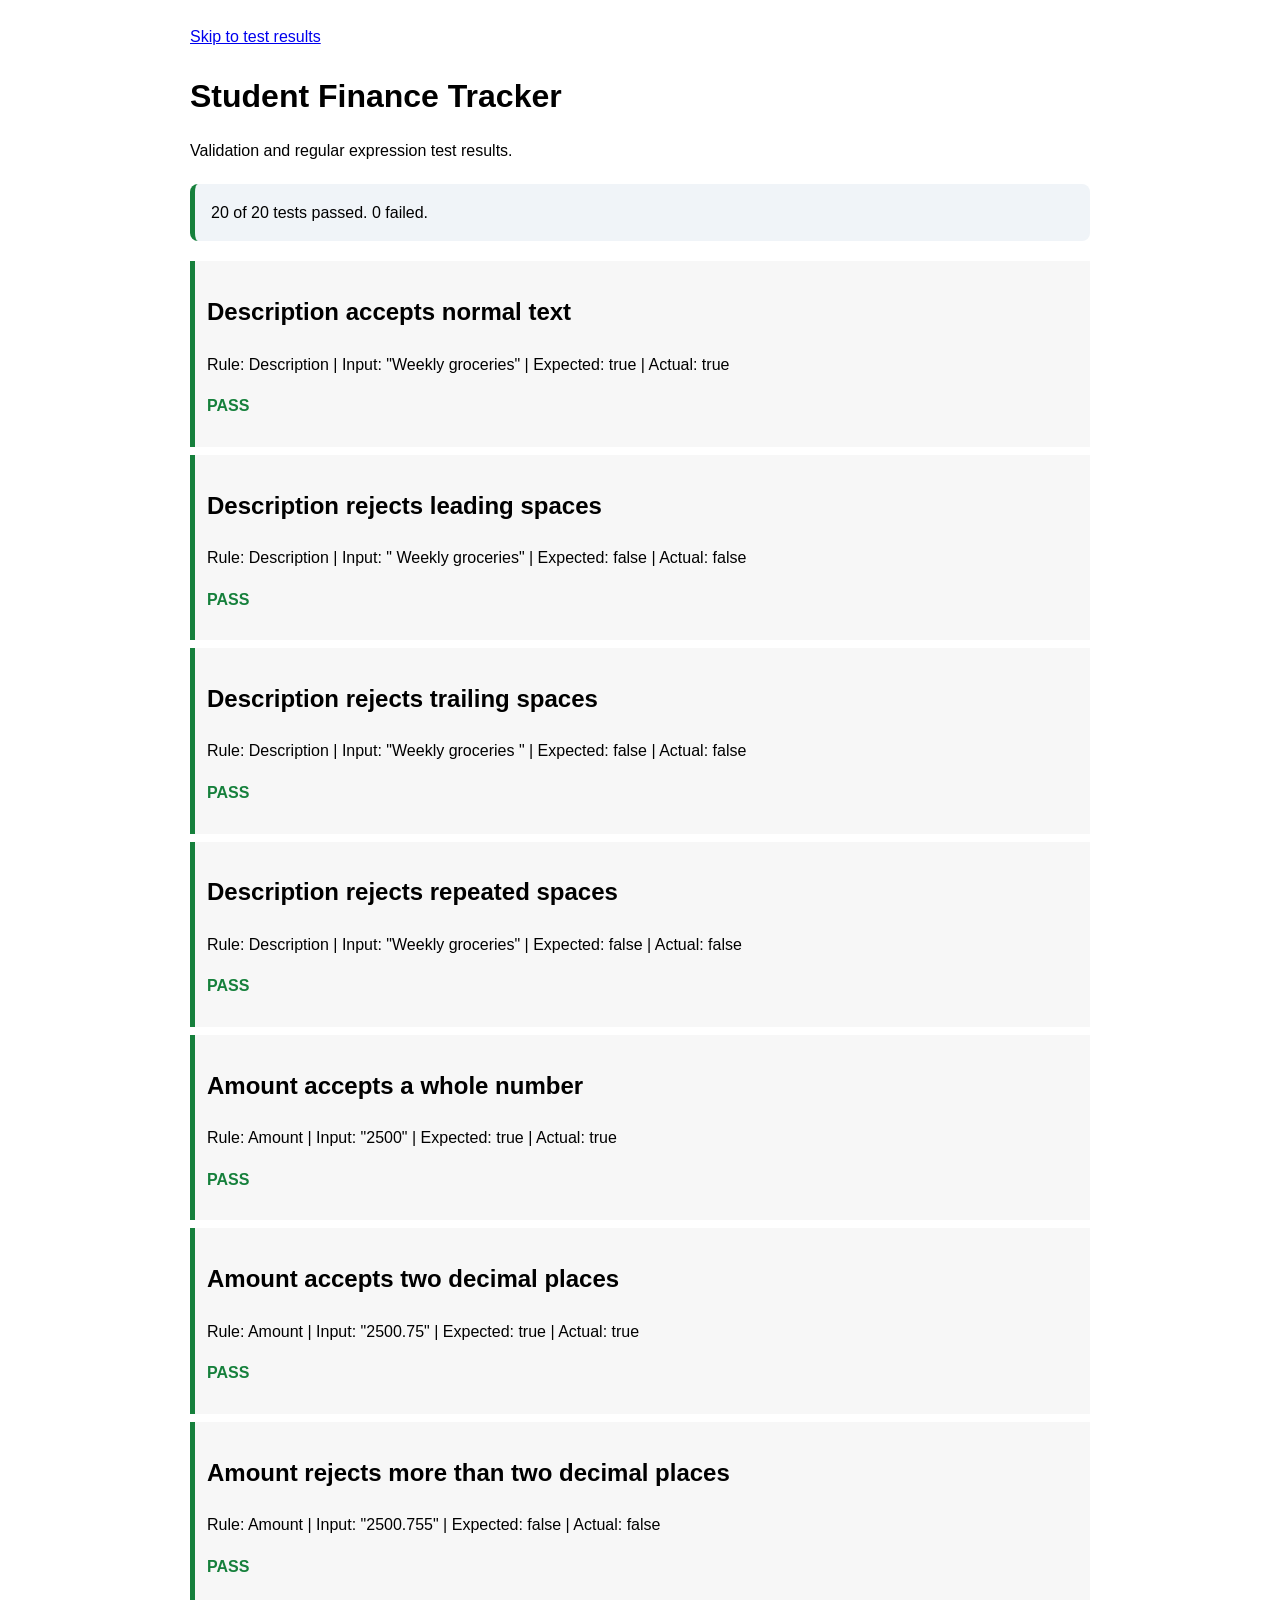
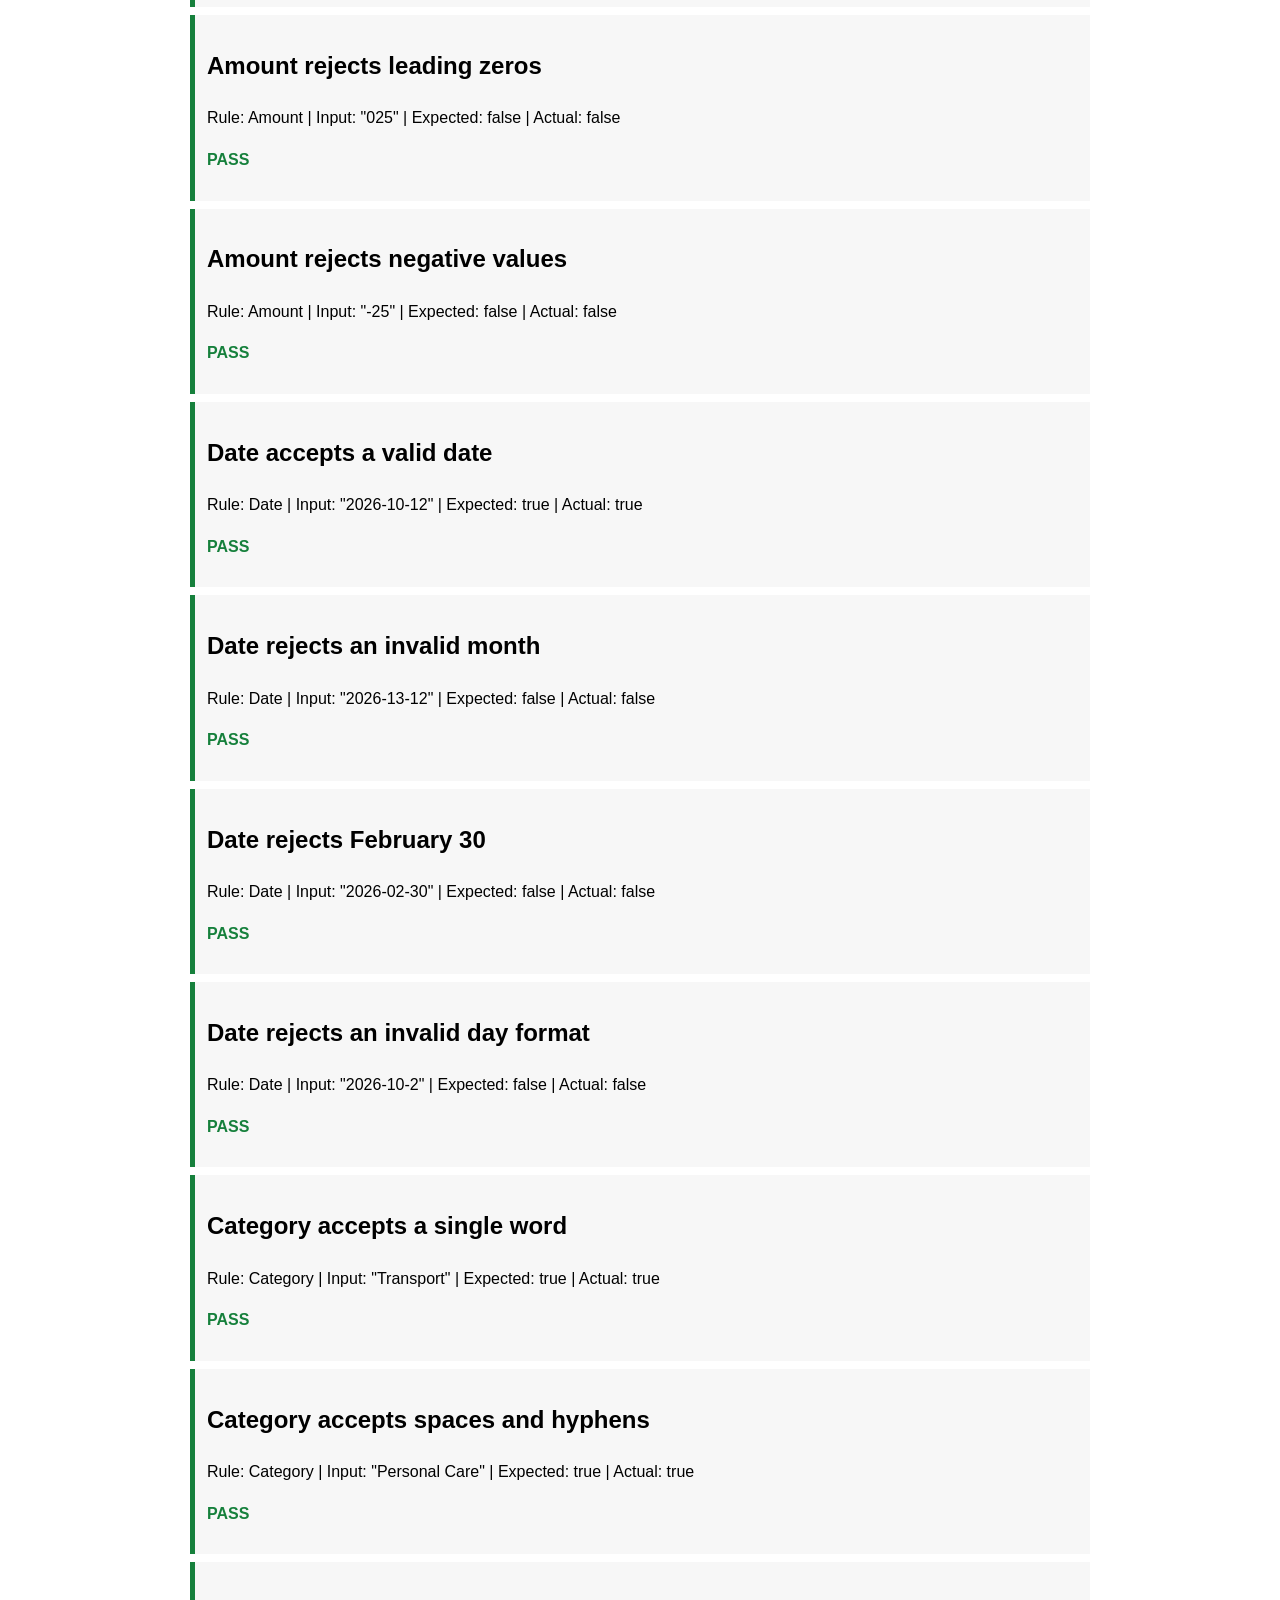
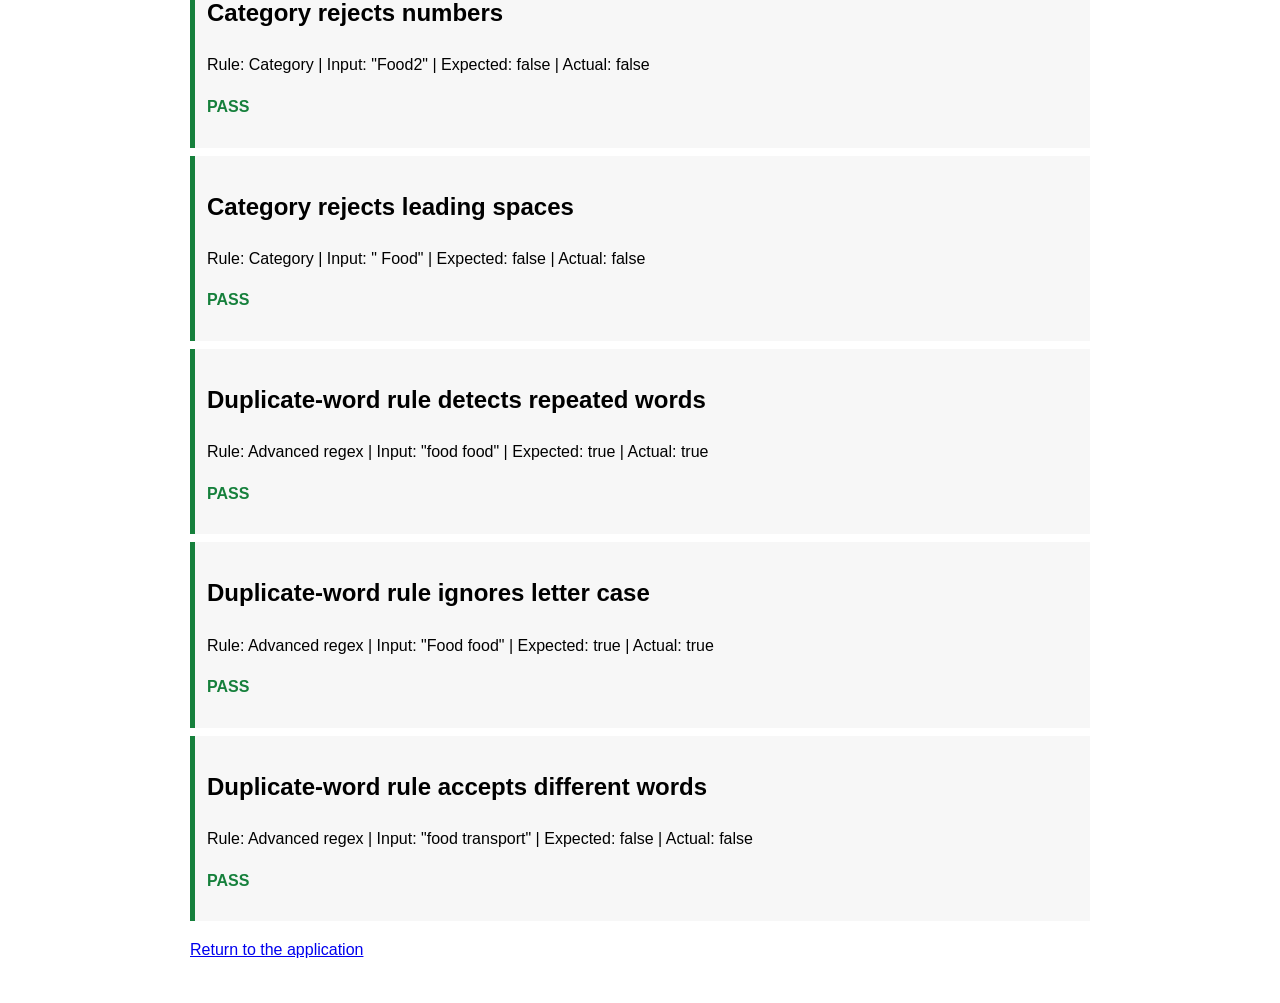
==== tests.html @ ef96c696 "Complete final project updates and contact details" ====
<!DOCTYPE html>
<html lang="en">
<head>
    <meta charset="UTF-8">
    <meta name="viewport" content="width=device-width, initial-scale=1.0">
    <title>Finance Tracker - Validation Tests</title>
    <style>
        body {
            font-family: Arial, sans-serif;
            max-width: 900px;
            margin: 0 auto;
            padding: 24px;
            line-height: 1.6;
        }

        h1 {
            margin-bottom: 8px;
        }

        .summary {
            padding: 16px;
            border-radius: 8px;
            background: #f0f4f8;
            margin: 20px 0;
        }

        .test {
            padding: 12px;
            margin-bottom: 8px;
            border-left: 5px solid #777;
            background: #f7f7f7;
        }

        .pass {
            border-color: #16803c;
        }

        .fail {
            border-color: #c62828;
        }

        .status {
            font-weight: bold;
        }

        .pass .status {
            color: #16803c;
        }

        .fail .status {
            color: #c62828;
        }

        a:focus-visible {
            outline: 3px solid #1457c5;
            outline-offset: 3px;
        }
    </style>
</head>
<body>
    <a href="#main">Skip to test results</a>

    <main id="main">
        <h1>Student Finance Tracker</h1>
        <p>Validation and regular expression test results.</p>

        <div id="summary" class="summary" role="status" aria-live="polite">
            Running tests...
        </div>

        <div id="results" aria-label="Individual test results"></div>

        <p><a href="index.html">Return to the application</a></p>
    </main>

    <script type="module">
        import {
            validateDescription,
            validateAmount,
            validateDate,
            validateCategory,
            hasDuplicateWords
        } from "./scripts/validators.js";

        const tests = [
            {
                name: "Description accepts normal text",
                rule: "Description",
                input: "Weekly groceries",
                expected: true,
                run: validateDescription
            },
            {
                name: "Description rejects leading spaces",
                rule: "Description",
                input: " Weekly groceries",
                expected: false,
                run: validateDescription
            },
            {
                name: "Description rejects trailing spaces",
                rule: "Description",
                input: "Weekly groceries ",
                expected: false,
                run: validateDescription
            },
            {
                name: "Description rejects repeated spaces",
                rule: "Description",
                input: "Weekly  groceries",
                expected: false,
                run: validateDescription
            },
            {
                name: "Amount accepts a whole number",
                rule: "Amount",
                input: "2500",
                expected: true,
                run: validateAmount
            },
            {
                name: "Amount accepts two decimal places",
                rule: "Amount",
                input: "2500.75",
                expected: true,
                run: validateAmount
            },
            {
                name: "Amount rejects more than two decimal places",
                rule: "Amount",
                input: "2500.755",
                expected: false,
                run: validateAmount
            },
            {
                name: "Amount rejects leading zeros",
                rule: "Amount",
                input: "025",
                expected: false,
                run: validateAmount
            },
            {
                name: "Amount rejects negative values",
                rule: "Amount",
                input: "-25",
                expected: false,
                run: validateAmount
            },
            {
                name: "Date accepts a valid date",
                rule: "Date",
                input: "2026-10-12",
                expected: true,
                run: validateDate
            },
            {
                name: "Date rejects an invalid month",
                rule: "Date",
                input: "2026-13-12",
                expected: false,
                run: validateDate
            },
            {
                name: "Date rejects February 30",
                rule: "Date",
                input: "2026-02-30",
                expected: false,
                run: validateDate
            },
            {
                name: "Date rejects an invalid day format",
                rule: "Date",
                input: "2026-10-2",
                expected: false,
                run: validateDate
            },
            {
                name: "Category accepts a single word",
                rule: "Category",
                input: "Transport",
                expected: true,
                run: validateCategory
            },
            {
                name: "Category accepts spaces and hyphens",
                rule: "Category",
                input: "Personal Care",
                expected: true,
                run: validateCategory
            },
            {
                name: "Category rejects numbers",
                rule: "Category",
                input: "Food2",
                expected: false,
                run: validateCategory
            },
            {
                name: "Category rejects leading spaces",
                rule: "Category",
                input: " Food",
                expected: false,
                run: validateCategory
            },
            {
                name: "Duplicate-word rule detects repeated words",
                rule: "Advanced regex",
                input: "food food",
                expected: true,
                run: hasDuplicateWords
            },
            {
                name: "Duplicate-word rule ignores letter case",
                rule: "Advanced regex",
                input: "Food food",
                expected: true,
                run: hasDuplicateWords
            },
            {
                name: "Duplicate-word rule accepts different words",
                rule: "Advanced regex",
                input: "food transport",
                expected: false,
                run: hasDuplicateWords
            }
        ];

        const resultsContainer = document.querySelector("#results");
        const summary = document.querySelector("#summary");
        let passed = 0;

        tests.forEach((test) => {
            let actual;
            let error = null;

            try {
                actual = test.run(test.input);
            } catch (testError) {
                error = testError.message;
            }

            const success = !error && actual === test.expected;

            if (success) {
                passed++;
            }

            const item = document.createElement("section");
            item.className = `test ${success ? "pass" : "fail"}`;

            const heading = document.createElement("h2");
            heading.textContent = test.name;

            const details = document.createElement("p");
            details.textContent =
                `Rule: ${test.rule} | Input: "${test.input}" | ` +
                `Expected: ${test.expected} | Actual: ${error || actual}`;

            const status = document.createElement("p");
            status.className = "status";
            status.textContent = success ? "PASS" : "FAIL";

            item.append(heading, details, status);
            resultsContainer.append(item);
        });

        summary.textContent =
            `${passed} of ${tests.length} tests passed. ` +
            `${tests.length - passed} failed.`;

        summary.style.borderLeft = passed === tests.length
            ? "5px solid #16803c"
            : "5px solid #c62828";
    </script>
</body>
</html>
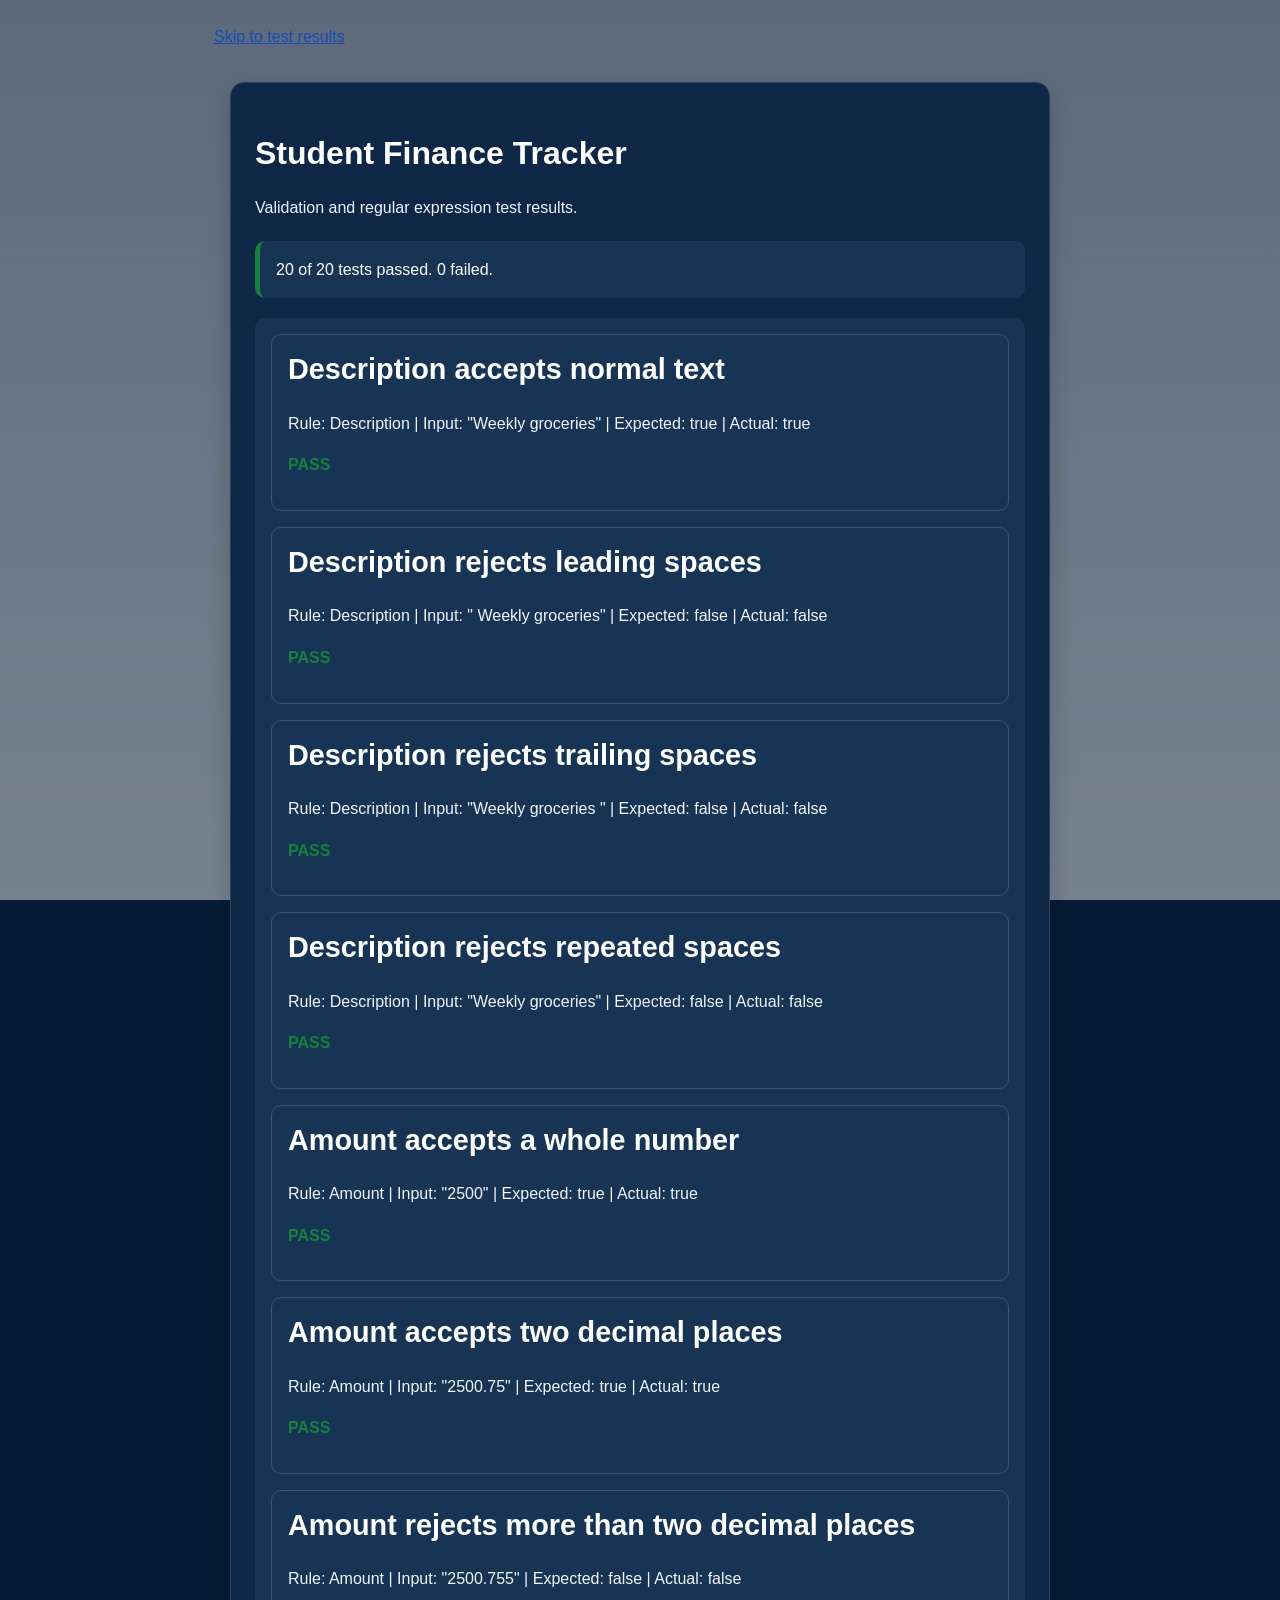
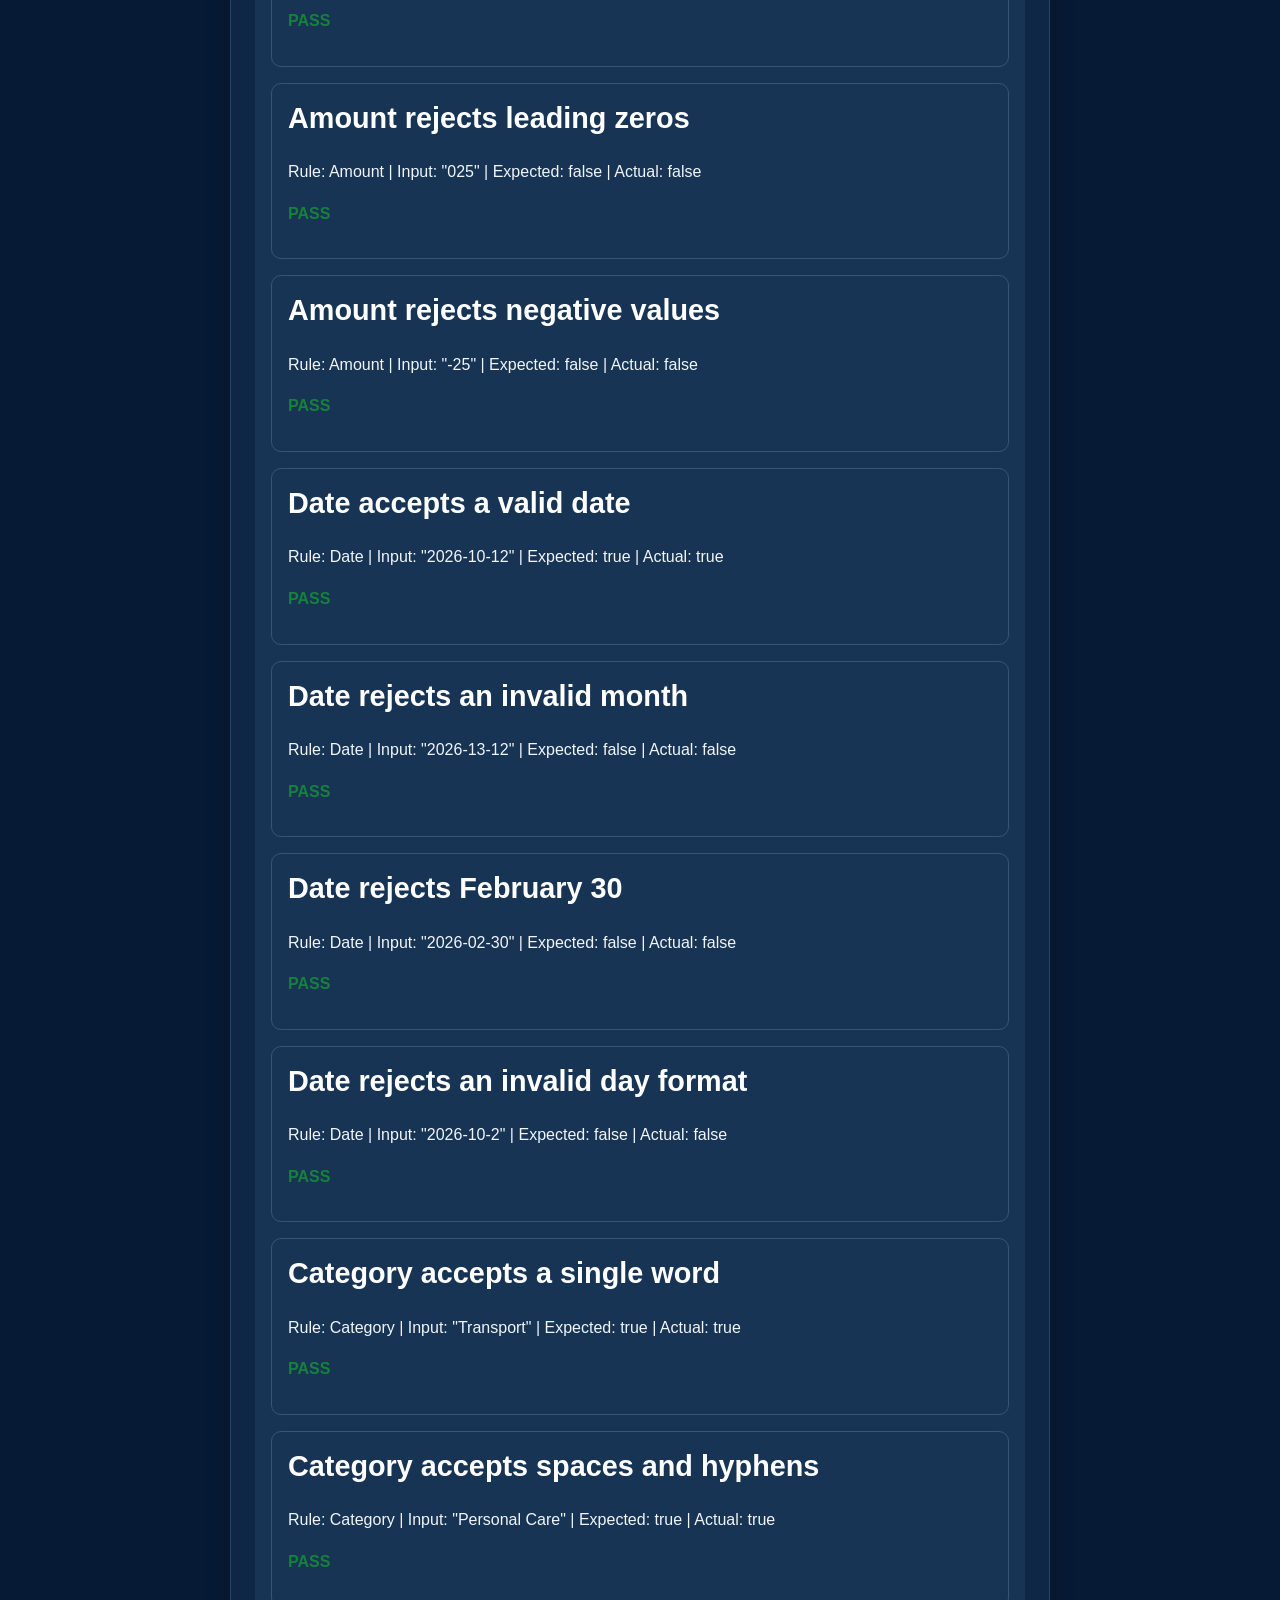
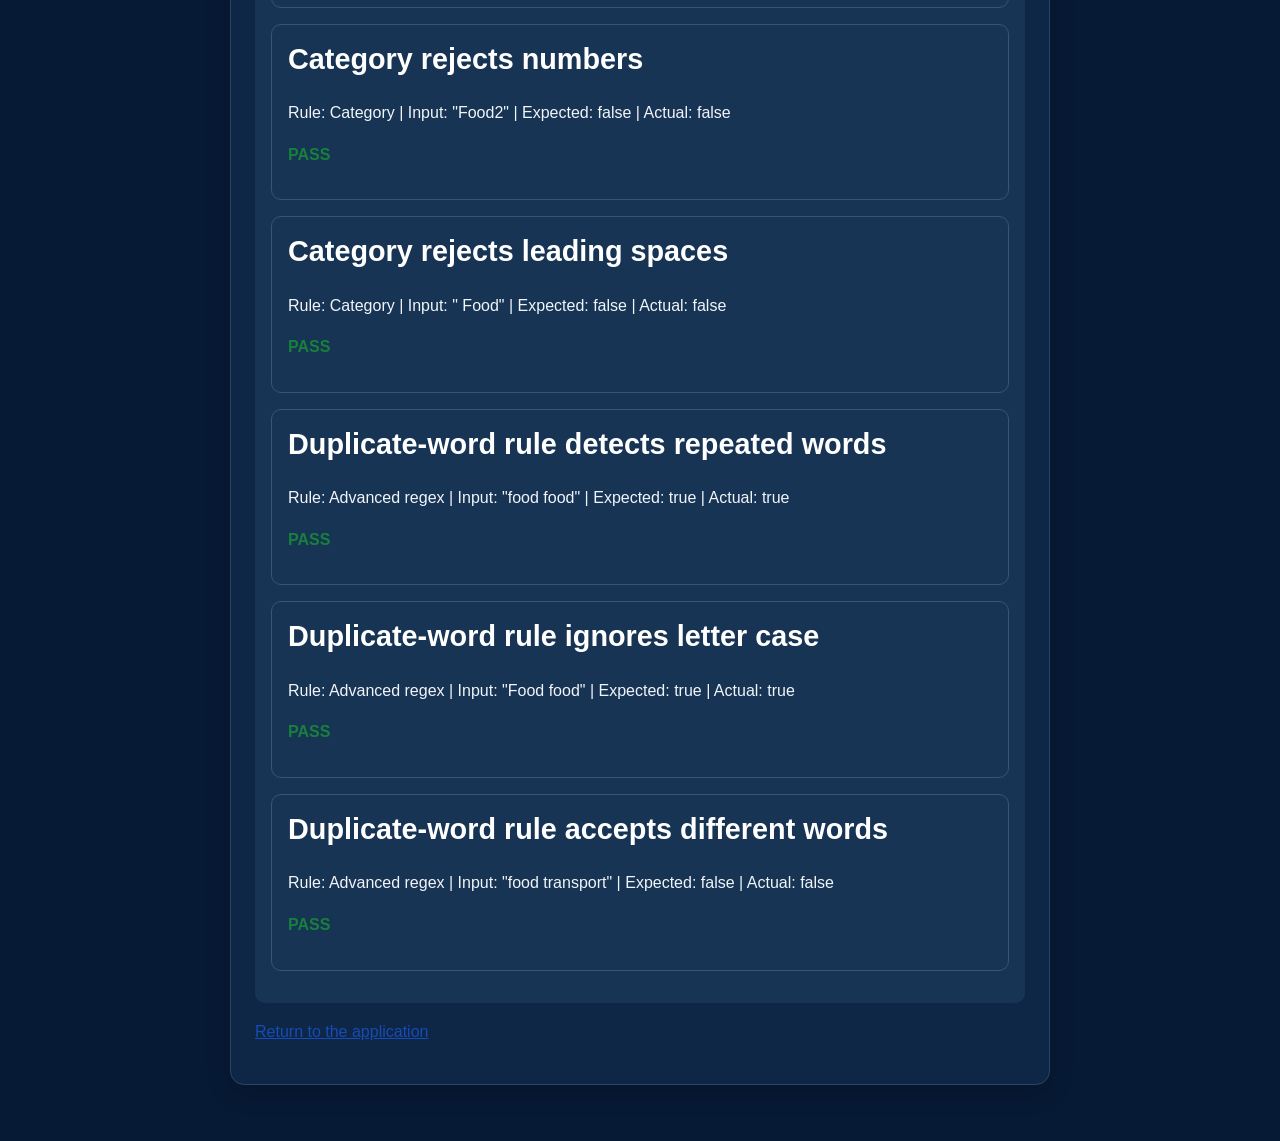
==== commit 0dff42ec: "Style test page with dark theme" ====
--- a/tests.html
+++ b/tests.html
@@ -5,13 +5,14 @@
     <meta charset="UTF-8">
     <meta name="viewport" content="width=device-width, initial-scale=1.0">
     <title>Finance Tracker - Validation Tests</title>
+    <link rel="stylesheet" href="styles/style.css">
     <style>
         body {
-            font-family: Arial, sans-serif;
-            max-width: 900px;
-            margin: 0 auto;
-            padding: 24px;
-            line-height: 1.6;
+           font-family: Arial, sans-serif;
+           max-width: 900px;
+           margin: 0 auto;
+           padding: 24px;
+           line-height: 1.6;
         }
 
         h1 {
@@ -58,7 +59,7 @@
         }
     </style>
 </head>
-<body>
+<body class="page-tests">
     <a href="#main">Skip to test results</a>
 
     <main id="main">
--- a/styles/style.css
+++ b/styles/style.css
@@ -0,0 +1,758 @@
+
+/* =========================================
+   STUDENT FINANCE TRACKER
+   Clean, responsive, accessible stylesheet
+   ========================================= */
+
+/* 1. Theme variables */
+:root {
+    --primary: #1c6cff;
+    --primary-dark: #174bb5;
+    --navy: #071a35;
+    --page-bg: #ffffff;
+    --surface: #ffffff;
+    --surface-muted: #f8fafc;
+    --text: #172033;
+    --muted: #526176;
+    --border: #dbe3ef;
+    --danger: #b91c1c;
+    --success: #15803d;
+    --radius: 14px;
+    --shadow: 0 4px 14px rgb(15 23 42 / 8%);
+
+    --finance-bg-image:
+        url("https://www.ollusa.edu/blog/_resources/what-is-corporate-finance.png");
+}
+
+/* 2. Global styles and accessibility */
+*,
+*::before,
+*::after {
+    box-sizing: border-box;
+}
+
+html {
+    scroll-behavior: smooth;
+}
+
+body {
+    min-height: 100vh;
+    margin: 0;
+    color: var(--text);
+    background-color: var(--page-bg);
+    background-image:
+        linear-gradient(
+            rgb(255 255 255 / 35%),
+            rgb(255 255 255 / 45%)
+        ),
+        var(--finance-bg-image);
+    background-size: cover;
+    background-position: center;
+    background-attachment: fixed;
+    font-family: Arial, Helvetica, sans-serif;
+    font-size: 16px;
+    line-height: 1.6;
+}
+
+button,
+input,
+select,
+textarea {
+    font: inherit;
+}
+
+p {
+    overflow-wrap: anywhere;
+}
+
+[hidden] {
+    display: none !important;
+}
+
+a {
+    color: var(--primary-dark);
+}
+
+a:hover {
+    color: var(--primary);
+}
+
+button:focus-visible,
+a:focus-visible,
+input:focus-visible,
+select:focus-visible,
+textarea:focus-visible {
+    outline: 3px solid #f59e0b;
+    outline-offset: 3px;
+}
+
+/* Skip link */
+.skip-link {
+    position: absolute;
+    top: -100px;
+    left: 12px;
+    z-index: 100;
+    padding: 10px 16px;
+    color: var(--text);
+    background: white;
+    border: 2px solid var(--primary);
+    border-radius: 8px;
+}
+
+.skip-link:focus {
+    top: 12px;
+}
+
+/* 3. Header and navigation */
+body > header {
+    padding: 28px 20px;
+    color: white;
+    background: var(--navy);
+    border-bottom: 3px solid var(--primary);
+}
+
+body > header h1 {
+    max-width: 1200px;
+    margin: 0 auto;
+    color: white;
+    font-size: clamp(1.7rem, 4vw, 2.4rem);
+    line-height: 1.2;
+}
+
+body > header > p {
+    max-width: 1200px;
+    margin: 10px auto 20px;
+    color: #e2e8f0;
+}
+
+header nav {
+    display: flex;
+    flex-wrap: wrap;
+    gap: 10px;
+    max-width: 1200px;
+    margin: 20px auto 0;
+}
+
+header nav a {
+    display: inline-block;
+    padding: 9px 14px;
+    color: white;
+    background: rgb(255 255 255 / 8%);
+    border: 1px solid rgb(255 255 255 / 25%);
+    border-radius: 8px;
+    font-weight: 600;
+    text-decoration: none;
+    transition: background-color 0.2s, color 0.2s;
+}
+
+header nav a:hover,
+header nav a[aria-current="page"] {
+    color: var(--navy);
+    background: white;
+}
+
+header nav a:focus-visible {
+    outline-color: #fbbf24;
+}
+
+/* 4. Main layout and headings */
+main {
+    width: min(1200px, calc(100% - 32px));
+    margin: 30px auto;
+}
+
+main > section {
+    margin-bottom: 28px;
+    padding: clamp(18px, 3vw, 30px);
+    color: var(--text);
+    background: rgb(255 255 255 / 96%);
+    border: 1px solid var(--border);
+    border-radius: var(--radius);
+    box-shadow: var(--shadow);
+}
+
+h2 {
+    margin: 0 0 22px;
+    color: var(--navy);
+    font-size: clamp(1.35rem, 3vw, 1.8rem);
+    line-height: 1.3;
+}
+
+h3 {
+    margin-top: 0;
+    color: var(--navy);
+    font-size: 1.1rem;
+}
+
+h4 {
+    color: var(--navy);
+}
+
+strong {
+    color: var(--navy);
+}
+
+/* 5. Dashboard summary cards */
+.summary-cards {
+    display: grid;
+    grid-template-columns: minmax(0, 1fr);
+    gap: 16px;
+    margin-bottom: 30px;
+}
+
+.summary-cards article {
+    min-width: 0;
+    padding: 20px;
+    color: var(--text);
+    background: white;
+    border: 1px solid var(--border);
+    border-radius: 12px;
+    box-shadow: var(--shadow);
+}
+
+.summary-cards h3 {
+    margin-bottom: 8px;
+    color: var(--muted);
+    font-size: 0.9rem;
+    font-weight: 600;
+}
+
+.summary-cards p {
+    margin: 0;
+    color: var(--navy);
+    font-size: clamp(1.15rem, 3vw, 1.6rem);
+    font-weight: 700;
+    overflow-wrap: anywhere;
+}
+
+#balance,
+#income,
+#expenses,
+#total-transactions,
+#top-category {
+    font-weight: 700;
+    overflow-wrap: anywhere;
+}
+
+#balance {
+    color: var(--primary-dark);
+}
+
+#income {
+    color: var(--success);
+}
+
+#expenses {
+    color: var(--danger);
+}
+
+/* 6. Forms and input fields */
+form {
+    display: flex;
+    flex-direction: column;
+    gap: 10px;
+}
+
+label {
+    margin-top: 8px;
+    color: var(--text);
+    font-weight: 600;
+}
+
+input:not([type="checkbox"]):not([type="radio"]),
+select,
+textarea {
+    width: 100%;
+    max-width: 100%;
+    min-height: 44px;
+    padding: 10px 12px;
+    color: var(--text);
+    background: white;
+    border: 1px solid #cbd5e1;
+    border-radius: 8px;
+}
+
+textarea {
+    min-height: 110px;
+    resize: vertical;
+}
+
+input::placeholder,
+textarea::placeholder {
+    color: #64748b;
+}
+
+input[type="checkbox"],
+input[type="radio"] {
+    width: 20px;
+    height: 20px;
+    accent-color: var(--primary);
+}
+
+input[aria-invalid="true"],
+select[aria-invalid="true"],
+textarea[aria-invalid="true"] {
+    border-color: var(--danger);
+}
+
+.error-message {
+    margin: 0;
+    color: var(--danger);
+    font-size: 0.9rem;
+}
+
+#transaction-form,
+#currency-form,
+#cap-form {
+    max-width: 680px;
+}
+
+#transaction-form button,
+#currency-form button,
+#cap-form button {
+    margin-top: 10px;
+}
+
+/* 7. Buttons */
+button {
+    min-height: 42px;
+    padding: 10px 16px;
+    color: white;
+    background: var(--primary);
+    border: 1px solid transparent;
+    border-radius: 8px;
+    font-weight: 600;
+    cursor: pointer;
+    transition: background-color 0.2s, transform 0.2s;
+}
+
+button:hover {
+    background: var(--primary-dark);
+}
+
+button:active {
+    transform: translateY(1px);
+}
+
+button:disabled {
+    cursor: not-allowed;
+    opacity: 0.55;
+}
+
+button.delete-transaction {
+    background: var(--danger);
+}
+
+button.delete-transaction:hover {
+    background: #7f1d1d;
+}
+
+button.edit-transaction {
+    background: #174482;
+}
+
+button.edit-transaction:hover {
+    background: #0f3263;
+}
+
+/* 8. Spending cap and status messages */
+#cap-form {
+    margin-top: 12px;
+}
+
+#cap-status,
+#data-status,
+#search-status {
+    padding: 12px;
+    color: var(--text);
+    background: #f1f5f9;
+    border-radius: 8px;
+    overflow-wrap: anywhere;
+}
+
+#cap-status {
+    margin-top: 12px;
+}
+
+[role="alert"] {
+    color: var(--danger);
+}
+
+[aria-live] {
+    overflow-wrap: anywhere;
+}
+
+/* 9. Weekly spending chart */
+#weekly-trend,
+.weekly-trend {
+    display: flex;
+    align-items: stretch;
+    gap: 12px;
+    width: 100%;
+    overflow-x: auto;
+    padding: 12px;
+    background: var(--surface-muted);
+    border: 1px solid var(--border);
+    border-radius: 10px;
+}
+
+.trend-day {
+    display: flex;
+    flex: 1 0 54px;
+    flex-direction: column;
+    align-items: center;
+    justify-content: flex-end;
+    gap: 8px;
+    min-width: 0;
+    height: 170px;
+}
+
+.trend-amount {
+    color: var(--muted);
+    font-size: 0.75rem;
+    text-align: center;
+    overflow-wrap: anywhere;
+}
+
+.trend-bar-track {
+    display: flex;
+    align-items: flex-end;
+    width: 100%;
+    max-width: 36px;
+    height: 100px;
+    overflow: hidden;
+    background: #e2e8f0;
+    border-radius: 5px 5px 0 0;
+}
+
+.trend-bar {
+    width: 100%;
+    background: var(--primary);
+    border-radius: 5px 5px 0 0;
+}
+
+.trend-label {
+    color: var(--text);
+    font-size: 0.8rem;
+    font-weight: 700;
+}
+
+/* 10. Transaction cards */
+#transaction-list {
+    display: grid;
+    grid-template-columns: minmax(0, 1fr);
+    gap: 16px;
+    margin-top: 20px;
+}
+
+.transaction-card {
+    min-width: 0;
+    padding: 20px;
+    color: var(--text);
+    background: white;
+    border: 1px solid var(--border);
+    border-radius: 12px;
+    overflow-wrap: anywhere;
+    transition: border-color 0.2s, transform 0.2s;
+}
+
+.transaction-card:hover {
+    border-color: var(--primary);
+    transform: translateY(-2px);
+}
+
+.transaction-card h3 {
+    overflow-wrap: anywhere;
+}
+
+.transaction-card > p {
+    margin: 8px 0;
+}
+
+.transaction-actions {
+    display: flex;
+    flex-wrap: wrap;
+    gap: 10px;
+    margin-top: 16px;
+}
+
+/* 11. Search, filters and highlighted matches */
+.history-controls {
+    display: flex;
+    flex-direction: column;
+    align-items: flex-start;
+    gap: 8px;
+}
+
+.history-controls input:not([type="checkbox"]),
+.history-controls select {
+    max-width: 100%;
+}
+
+.history-controls p {
+    margin: 4px 0 12px;
+}
+
+mark {
+    padding: 0 2px;
+    color: #172033;
+    background: #fde68a;
+    border-radius: 3px;
+}
+
+/* 12. Tables */
+table {
+    width: 100%;
+    border-collapse: collapse;
+    background: white;
+}
+
+th,
+td {
+    padding: 12px;
+    border-bottom: 1px solid var(--border);
+    text-align: left;
+    overflow-wrap: anywhere;
+}
+
+th {
+    color: white;
+    background: var(--navy);
+}
+
+td {
+    color: var(--text);
+}
+
+/* 13. Settings and About */
+#settings-heading,
+#about-heading {
+    scroll-margin-top: 20px;
+}
+
+#export-json,
+#import-json-button {
+    margin-top: 10px;
+}
+
+#about-heading ~ p {
+    line-height: 1.8;
+}
+
+/* 14. Footer */
+body > footer {
+    padding: 24px 16px;
+    color: #e5e7eb;
+    background: #111827;
+    text-align: center;
+}
+
+body > footer p {
+    margin: 0;
+    color: #e5e7eb;
+}
+
+/* 15. Multi-page layouts */
+.page-dashboard main > section:not(:first-child) {
+    display: none;
+}
+
+.page-transactions main > section:first-child,
+.page-transactions main > section[aria-labelledby="settings-heading"],
+.page-transactions main > section[aria-labelledby="about-heading"] {
+    display: none;
+}
+
+.page-settings main > section:not([aria-labelledby="settings-heading"]) {
+    display: none;
+}
+
+.page-about main > section:not([aria-labelledby="about-heading"]) {
+    display: none;
+}
+
+/* 16. Small phones */
+@media (max-width: 400px) {
+    body {
+        background-attachment: scroll;
+    }
+
+    main {
+        width: calc(100% - 20px);
+        margin: 20px auto;
+    }
+
+    main > section {
+        padding: 14px;
+    }
+
+    header {
+        padding: 22px 18px;
+    }
+
+    header nav {
+        gap: 8px;
+    }
+
+    header nav a {
+        padding: 8px 9px;
+        font-size: 0.82rem;
+    }
+
+    #weekly-trend,
+    .weekly-trend {
+        gap: 6px;
+        padding: 10px 2px;
+    }
+
+    .trend-day {
+        flex-basis: 42px;
+    }
+
+    .trend-amount {
+        font-size: 0.65rem;
+    }
+
+    .trend-label {
+        font-size: 0.68rem;
+    }
+}
+
+/* 17. Tablet */
+@media (min-width: 768px) {
+    body > header {
+        padding: 36px 28px;
+    }
+
+    .summary-cards {
+        grid-template-columns: repeat(2, minmax(0, 1fr));
+    }
+
+    #transaction-list {
+        grid-template-columns: repeat(2, minmax(0, 1fr));
+    }
+
+    #cap-form {
+        display: grid;
+        grid-template-columns: repeat(2, minmax(0, 1fr));
+        align-items: end;
+    }
+
+    #cap-form button {
+        grid-column: 1 / -1;
+    }
+
+    #weekly-trend,
+    .weekly-trend {
+        gap: 16px;
+        padding: 20px;
+    }
+
+    .trend-amount {
+        font-size: 0.85rem;
+    }
+}
+
+/* 18. Desktop */
+@media (min-width: 1024px) {
+    main {
+        margin-top: 40px;
+        margin-bottom: 40px;
+    }
+
+    main > section {
+        margin-bottom: 30px;
+    }
+
+    .summary-cards {
+        grid-template-columns: repeat(3, minmax(0, 1fr));
+    }
+
+    #transaction-list {
+        grid-template-columns: repeat(3, minmax(0, 1fr));
+    }
+}
+
+/* 19. Reduced-motion preference */
+@media (prefers-reduced-motion: reduce) {
+    html {
+        scroll-behavior: auto;
+    }
+
+    *,
+    *::before,
+    *::after {
+        scroll-behavior: auto !important;
+        transition-duration: 0.01ms !important;
+        animation-duration: 0.01ms !important;
+        animation-iteration-count: 1 !important;
+    }
+}
+
+/* Test page styling */
+.page-tests {
+    background-color: #071a35;
+    color: #f1f5f9;
+}
+
+.page-tests main {
+    max-width: 1000px;
+    margin: 2rem auto;
+    padding: 1.5rem;
+    background: #0f2747;
+    border: 1px solid #294563;
+    border-radius: 14px;
+    box-shadow: 0 8px 24px rgb(0 0 0 / 20%);
+}
+
+.page-tests h1,
+.page-tests h2,
+.page-tests h3 {
+    color: #ffffff;
+}
+
+.page-tests p,
+.page-tests li,
+.page-tests label {
+    color: #dbeafe;
+}
+
+.page-tests section,
+.page-tests .test-result {
+    padding: 1rem;
+    margin-bottom: 1rem;
+    background: #173454;
+    border: 1px solid #365675;
+    border-radius: 10px;
+}
+
+.page-tests button {
+    background: #1c6cff;
+    color: #ffffff;
+    border: none;
+    border-radius: 8px;
+    padding: 0.7rem 1rem;
+}
+
+.page-tests pre,
+.page-tests code {
+    color: #dbeafe;
+    background: #071a35;
+}
+
+/* Make the test summary readable on dark backgrounds */
+.page-tests main p,
+.page-tests main div,
+.page-tests main span {
+    color: #f1f5f9;
+}
+
+.page-tests main .summary,
+.page-tests main .test-summary,
+.page-tests main #test-summary,
+.page-tests main #results {
+    background-color: #173454;
+    color: #ffffff;
+    padding: 1rem;
+    border-radius: 10px;
+}
